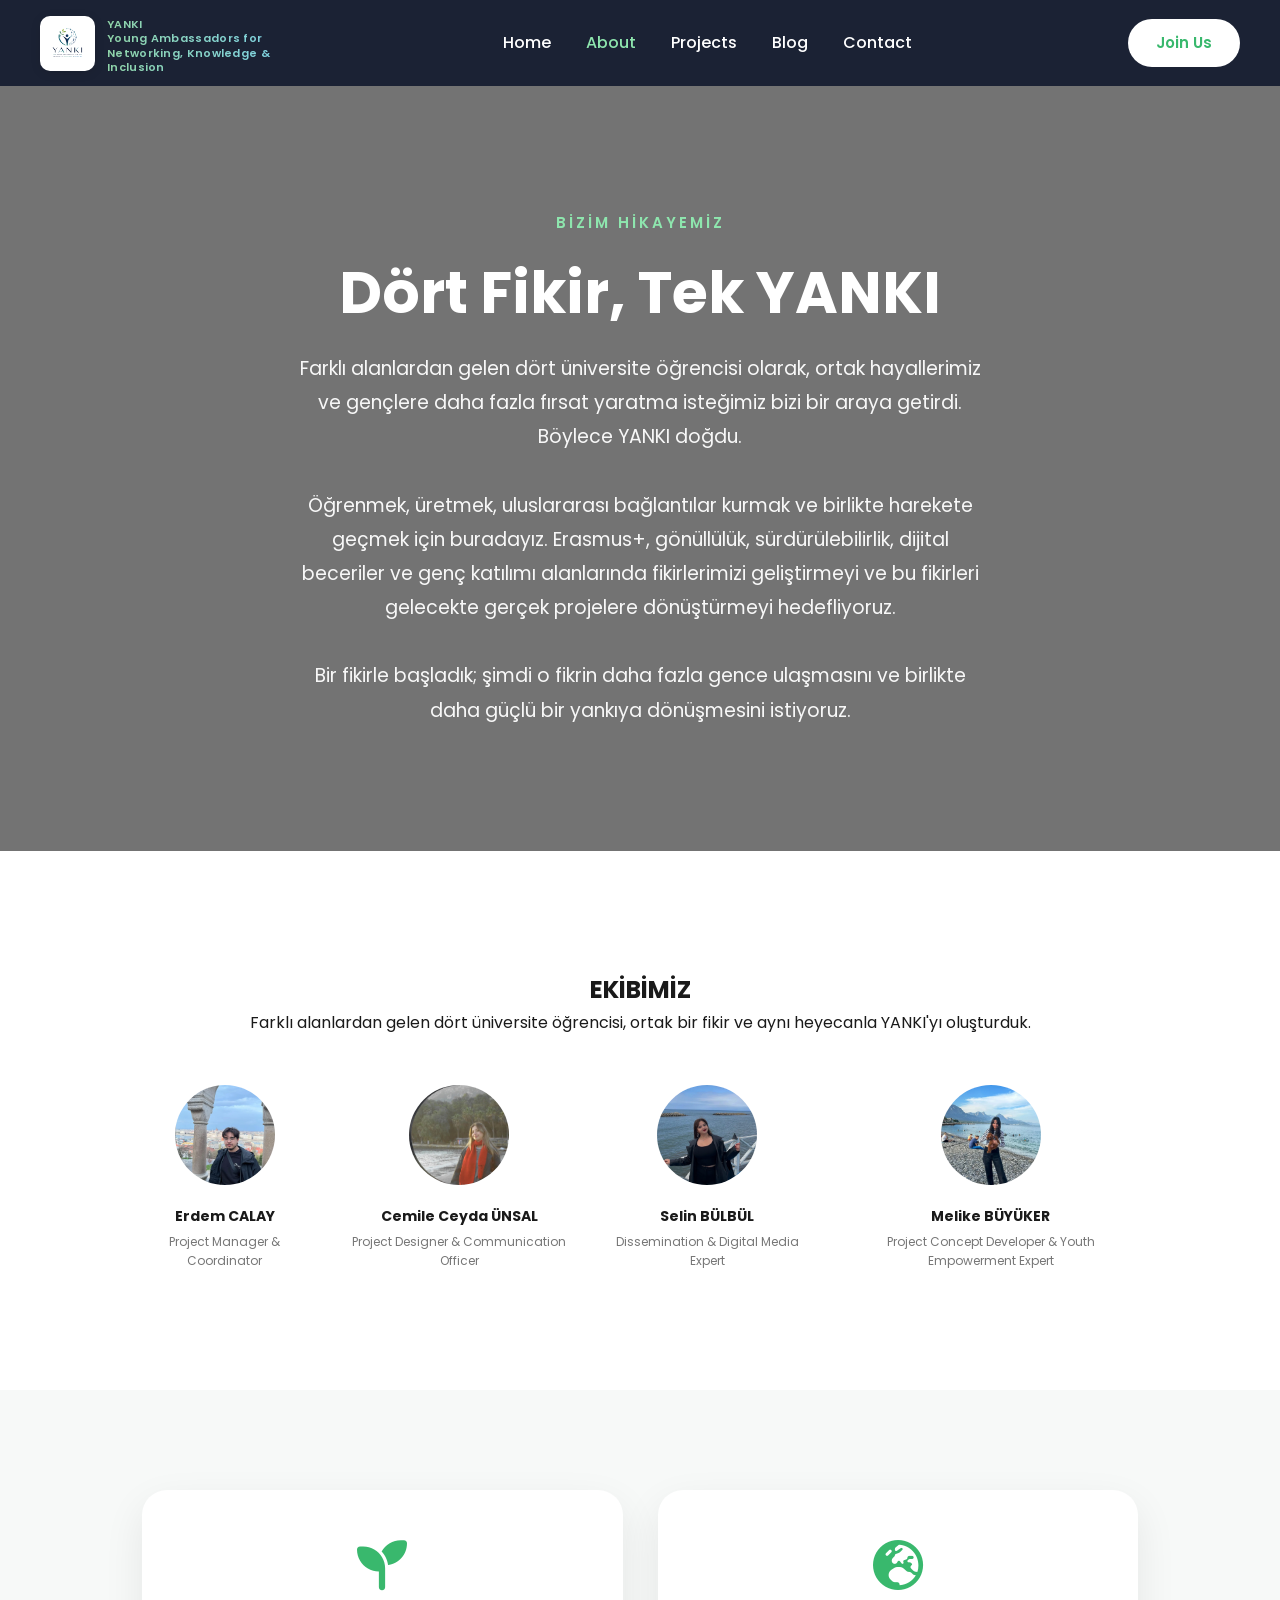
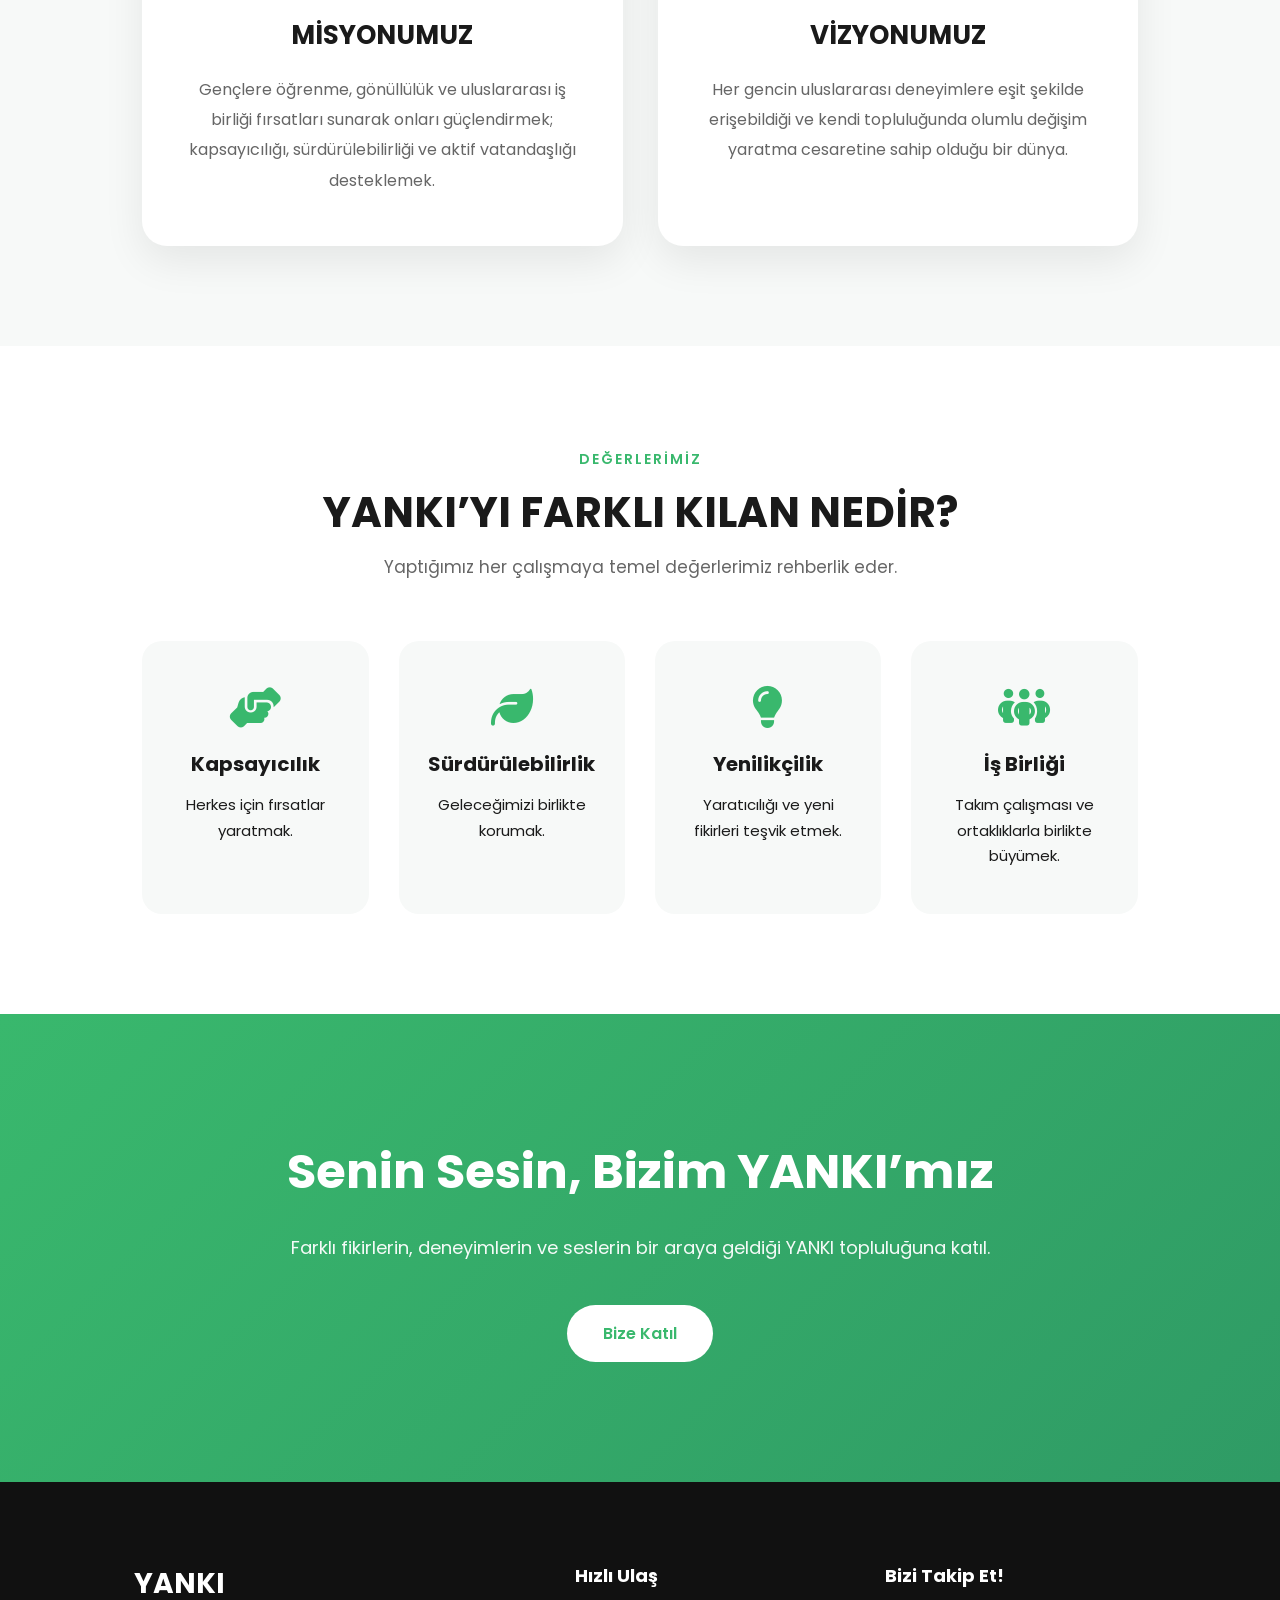
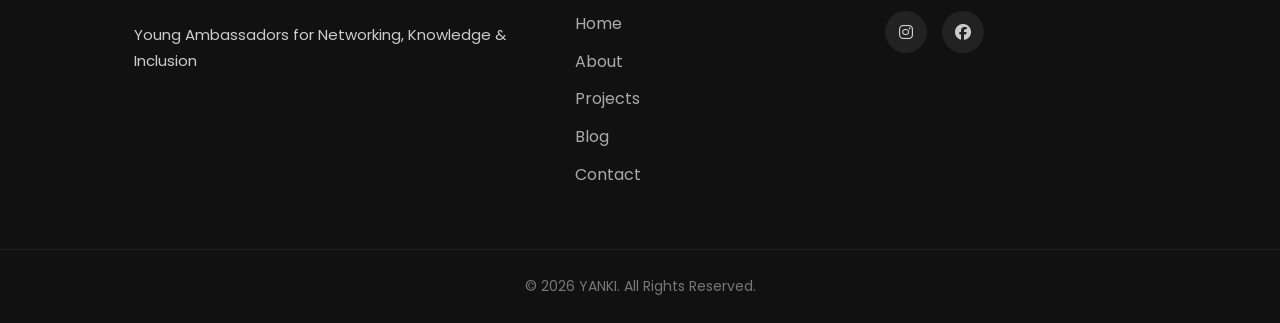
==== pages/about.html @ acb6beb4 "first commit" ====
<!DOCTYPE html>
<html lang="tr">

<head>
    <meta charset="UTF-8">
    <meta name="viewport" content="width=device-width, initial-scale=1.0">
    <title>About | YANKI</title>

    <link rel="stylesheet" href="../css/global.css">
    <link rel="stylesheet" href="../css/about.css">
    <link rel="stylesheet" href="../css/responsive.css">

    <link rel="preconnect" href="https://fonts.googleapis.com">
    <link rel="preconnect" href="https://fonts.gstatic.com" crossorigin>
    <link href="https://fonts.googleapis.com/css2?family=Poppins:wght@300;400;500;600;700;800&display=swap" rel="stylesheet">
    <link rel="stylesheet" href="https://cdnjs.cloudflare.com/ajax/libs/font-awesome/6.7.2/css/all.min.css">
</head>

<body>

    <!-- NAVBAR -->
    <header>
        <nav class="navbar">
            <a href="index.html" class="logo">

    <div class="logo-image">
        <img src="../images/Hero.png" alt="YANKI Logo">
    </div>

    <div class="logo-text">

        <span>
           YANKI </BR> Young Ambassadors for<br>
            Networking, Knowledge & Inclusion
        </span>

    </div>

</a>
            </a>

            <ul class="nav-links">
                <li><a href="index.html">Home</a></li>
                <li><a href="about.html" class="active">About</a></li>
                <li><a href="projects.html">Projects</a></li>
                <li><a href="blog.html">Blog</a></li>
                <li><a href="contact.html">Contact</a></li>
            </ul>

            <a href="contact.html" class="join-btn">Join Us</a>
        </nav>
    </header>

    <!-- HERO -->
    <section class="about-hero">
        <div class="overlay"></div>
        <div class="hero-content">
            <span>BİZİM HİKAYEMİZ</span>
            <h1>Dört Fikir, Tek YANKI</h1>
            <p>
                Farklı alanlardan gelen dört üniversite öğrencisi olarak, ortak hayallerimiz ve gençlere daha fazla fırsat yaratma isteğimiz bizi bir araya getirdi. Böylece YANKI doğdu.
                <br><br>
                Öğrenmek, üretmek, uluslararası bağlantılar kurmak ve birlikte harekete geçmek için buradayız. Erasmus+, gönüllülük, sürdürülebilirlik, dijital beceriler ve genç katılımı alanlarında fikirlerimizi geliştirmeyi ve bu fikirleri gelecekte gerçek projelere dönüştürmeyi hedefliyoruz.
                <br><br>
                Bir fikirle başladık; şimdi o fikrin daha fazla gence ulaşmasını ve birlikte daha güçlü bir yankıya dönüşmesini istiyoruz.
            </p>
        </div>
    </section>

    <!-- EKİBİMİZ -->
    <section class="story">
        <div class="container">
            <div class="founders-title" style="text-align: center; margin-bottom: 50px;">
                <h2>EKİBİMİZ</h2>
                <p>
                    Farklı alanlardan gelen dört üniversite öğrencisi,
                    ortak bir fikir ve aynı heyecanla YANKI'yı oluşturduk.
                </p>
            </div>

            <div class="founders">
                <div class="founder">
                    <img src="../images/ERDEM.jpeg" alt="Erdem CALAY">
                    <h3>Erdem CALAY</h3>
                    <p>Project Manager & Coordinator</p>
                </div>

                <div class="founder">
                    <img src="../images/CEYDA.jpeg" alt="Cemile Ceyda ÜNSAL">
                    <h3>Cemile Ceyda ÜNSAL</h3>
                    <p>Project Designer & Communication Officer</p>
                </div>

                <div class="founder">
                    <img src="../images/SELİN.jpeg" alt="Selin BÜLBÜL">
                    <h3>Selin BÜLBÜL</h3>
                    <p>Dissemination & Digital Media Expert</p>
                </div>

                <div class="founder">
                    <img src="../images/MELİKE.jpeg" alt="Melike BÜYÜKER">
                    <h3>Melike BÜYÜKER</h3>
                    <p>Project Concept Developer & Youth Empowerment Expert</p>
                </div>
            </div>
        </div>
    </section>

    <!-- MISSION & VISION -->
    <section class="mission">
        <div class="container">
            <div class="mission-grid">
                <div class="mission-card">
                    <i class="fa-solid fa-seedling"></i>
                    <h3>MİSYONUMUZ</h3>
                    <p>
                        Gençlere öğrenme, gönüllülük ve uluslararası iş birliği fırsatları sunarak onları güçlendirmek; kapsayıcılığı, sürdürülebilirliği 
                        ve aktif vatandaşlığı desteklemek.
                    </p>
                </div>
                <div class="mission-card">
                    <i class="fa-solid fa-earth-europe"></i>
                    <h3>VİZYONUMUZ</h3>
                    <p>
                        Her gencin uluslararası deneyimlere eşit şekilde erişebildiği ve kendi topluluğunda olumlu 
                        değişim yaratma cesaretine sahip olduğu bir dünya.
                    </p>
                </div>
            </div>
        </div>
    </section>

    <!-- VALUES -->
    <section class="values">
        <div class="container">
            <div class="section-heading">
                <span>DEĞERLERİMİZ</span>
                <h2>YANKI’YI FARKLI KILAN NEDİR?</h2>
                <p>Yaptığımız her çalışmaya temel değerlerimiz rehberlik eder.</p>
            </div>

            <div class="values-grid">
                <div class="value-box">
                    <i class="fa-solid fa-handshake-angle"></i>
                    <h3>Kapsayıcılık</h3>
                    <p>Herkes için fırsatlar yaratmak.</p>
                </div>
                <div class="value-box">
                    <i class="fa-solid fa-leaf"></i>
                    <h3>Sürdürülebilirlik</h3>
                    <p>Geleceğimizi birlikte korumak.</p>
                </div>
                <div class="value-box">
                    <i class="fa-solid fa-lightbulb"></i>
                    <h3>Yenilikçilik</h3>
                    <p>Yaratıcılığı ve yeni fikirleri teşvik etmek.</p>
                </div>
                <div class="value-box">
                    <i class="fa-solid fa-people-group"></i>
                    <h3>İş Birliği</h3>
                    <p>Takım çalışması ve ortaklıklarla birlikte büyümek.</p>
                </div>
            </div>
        </div>
    </section>

    <!-- JOIN -->
    <section class="about-join">
        <div class="container">
            <h2>Senin Sesin, Bizim YANKI’mız</h2>
            <p>
                Farklı fikirlerin, deneyimlerin ve seslerin 
                bir araya geldiği YANKI topluluğuna katıl.
            </p>
            <a href="contact.html" class="primary-btn">Bize Katıl</a>
        </div>
    </section>

    <!-- FOOTER -->
    <footer>
        <div class="container footer-container">
            <div class="footer-logo">
                <h2>YANKI</h2>
                <p>Young Ambassadors for Networking, Knowledge & Inclusion</p>
            </div>

            <div class="footer-links">
                <h3>Hızlı Ulaş</h3>
                <a href="index.html">Home</a>
                <a href="about.html">About</a>
                <a href="projects.html">Projects</a>
                <a href="blog.html">Blog</a>
                <a href="contact.html">Contact</a>
            </div>

            <div class="footer-social">
                <h3>Bizi Takip Et!</h3>
                <div class="social-icons">
                    <a href="https://www.instagram.com/yankiyouth/" target="_blank">
                        <i class="fab fa-instagram"></i>
                    </a>
                    <a href="https://www.facebook.com/profile.php?id=61592278315403" target="_blank">
                        <i class="fab fa-facebook"></i>
                    </a>
                </div>
            </div>
        </div>

        <div class="copyright">
            <p>© 2026 YANKI. All Rights Reserved.</p>
        </div>
    </footer>

    <script src="../js/script.js"></script>
</body>

</html>
---- css/global.css ----
/* ===============================
   GLOBAL STYLES - YANKI
================================ */

:root {
    --primary: #39B86D;
    --primary-dark: #2F9B65;
    --secondary: #8EE6AE;
    --dark: #1a1a1a;
    --gray: #666;
    --light-bg: #F7F9F8;
    --white: #ffffff;
    --shadow: 0 15px 40px rgba(0, 0, 0, 0.08);
    --radius: 20px;
    --transition: 0.35s ease;
}

* {
    margin: 0;
    padding: 0;
    box-sizing: border-box;
}

body {
    font-family: 'Poppins', sans-serif;
    color: var(--dark);
    line-height: 1.6;
    background: var(--white);
    overflow-x: hidden;
}

a {
    text-decoration: none;
    color: inherit;
}

ul {
    list-style: none;
}

img {
    max-width: 100%;
    display: block;
}

.container {
    width: 100%;
    max-width: 1200px;
    margin: 0 auto;
    padding: 0 8%;
}

/* ===============================
   SECTION COMMON
================================ */

.section {
    padding: 100px 0;
}

.section-heading {
    text-align: center;
    margin-bottom: 60px;
}

.section-heading span {
    color: var(--primary);
    font-weight: 600;
    letter-spacing: 2px;
    font-size: 14px;
    text-transform: uppercase;
}

.section-heading h2 {
    font-size: 42px;
    margin: 15px 0;
    line-height: 1.25;
}

.section-heading p {
    color: var(--gray);
    max-width: 600px;
    margin: 0 auto;
    font-size: 17px;
}

/* ===============================
   BUTTONS
================================ */

.primary-btn {
    display: inline-block;
    background: var(--primary);
    color: white;
    padding: 16px 36px;
    border-radius: 50px;
    font-weight: 600;
    font-size: 16px;
    transition: var(--transition);
    border: none;
    cursor: pointer;
}

.primary-btn:hover {
    background: var(--primary-dark);
    transform: translateY(-3px);
}

.secondary-btn {
    display: inline-block;
    background: transparent;
    color: white;
    padding: 16px 36px;
    border-radius: 50px;
    font-weight: 600;
    font-size: 16px;
    border: 2px solid white;
    transition: var(--transition);
}

.secondary-btn:hover {
    background: white;
    color: var(--primary);
}

/* ===============================
   NAVBAR
================================ */

.navbar {
   background-color: rgba(15, 23, 42, 0.95); /* koyu ve net arka plan */
    backdrop-filter: blur(10px);
    padding: 12px 40px;
    display: flex;
    justify-content: space-between;
    align-items: center;
    position: sticky; /* istersen fixed de yapabilirsin */
    top: 0;
    z-index: 1000;
}

.navbar.scrolled {
    background: rgba(255, 255, 255, 0.97);
    box-shadow: 0 5px 25px rgba(0, 0, 0, 0.08);
    padding: 15px 8%;
}

.navbar.scrolled .logo,
.navbar.scrolled .nav-links a {
    color: var(--dark);
}

.navbar.scrolled .join-btn {
    background: var(--primary);
    color: white;
}

.logo {
    display: flex;
    align-items: center;
}

.logo img {
    height: 59px;              /* büyüttük */
    width: auto;
    display: block;
    background-color: white;
    padding: 6px;              /* etrafına boşluk */
    border-radius: 10px;       /* yumuşak köşe */
    box-shadow: 0 2px 10px rgba(0,0,0,0.15);
}
.logo {
    display: flex;
    flex-direction: column;
    align-items: flex-start;
    text-decoration: none;
}

.logo img {
    display: block;
}

.logo span {
    margin-top: 5px;
    font-size: 9px;
    line-height: 1.3;
    font-weight: 500;
    color: #666;
    letter-spacing: 0.3px;
    max-width: 180px;
}
.nav-links {
    display: flex;
    gap: 35px;
}

.nav-links a {
    color: white;
    font-weight: 500;
    font-size: 16px;
    transition: var(--transition);
    position: relative;
}

.nav-links a:hover,
.nav-links a.active {
    color: var(--secondary);
}

.navbar.scrolled .nav-links a:hover,
.navbar.scrolled .nav-links a.active {
    color: var(--primary);
}

.join-btn {
    background: white;
    color: var(--primary);
    padding: 12px 28px;
    border-radius: 50px;
    font-weight: 600;
    font-size: 15px;
    transition: var(--transition);
}

.join-btn:hover {
    background: var(--secondary);
    color: var(--dark);
}

/* ===============================
   FOOTER
================================ */

footer {
    background: #111;
    color: #ccc;
    padding: 80px 0 0;
}

.footer-container {
    display: grid;
    grid-template-columns: 1.5fr 1fr 1fr;
    gap: 50px;
    padding-bottom: 50px;
}

.footer-logo h2 {
    color: white;
    font-size: 28px;
    margin-bottom: 15px;
}

.footer-logo p {
    line-height: 1.7;
    font-size: 15px;
}

.footer-links h3,
.footer-social h3 {
    color: white;
    margin-bottom: 20px;
    font-size: 18px;
}

.footer-links a {
    display: block;
    margin-bottom: 12px;
    color: #aaa;
    transition: var(--transition);
}

.footer-links a:hover {
    color: var(--primary);
    padding-left: 5px;
}

.social-icons {
    display: flex;
    gap: 15px;
}

.social-icons a {
    width: 42px;
    height: 42px;
    background: #222;
    border-radius: 50%;
    display: flex;
    align-items: center;
    justify-content: center;
    color: #ccc;
    transition: var(--transition);
}

.social-icons a:hover {
    background: var(--primary);
    color: white;
}

.copyright {
    border-top: 1px solid #222;
    text-align: center;
    padding: 25px 0;
    font-size: 14px;
    color: #777;
}
.logo{
    display:flex;
    align-items:center;
    gap:12px;
    text-decoration:none;
}

.logo img{
    height:50px;
    width:auto;
}

.logo-text{
    display:flex;
    flex-direction:column;
    line-height:1.2;
}

.logo-text span{
    font-size:11px;
    font-weight:600;

    background: linear-gradient(90deg, #8fd3a8, #7fd3e6);
    -webkit-background-clip:text;
    -webkit-text-fill-color:transparent;
    background-clip:text;
}
/* YANKI LOGO + NAME */

header .navbar .logo {
    display: flex !important;
    flex-direction: row !important;
    align-items: center !important;
    justify-content: flex-start !important;
    gap: 12px !important;
    width: auto !important;
}

header .navbar .logo img {
    display: block !important;
    width: auto !important;
    height: 55px !important;
    margin: 0 !important;
}

header .navbar .logo .logo-name {
    display: block !important;
    width: auto !important;
    max-width: 190px !important;
    margin: 0 !important;
    padding: 0 !important;

    font-size: 10px !important;
    line-height: 1.4 !important;
    font-weight: 600 !important;

    background: linear-gradient(
        90deg,
        #9adf9a,
        #8bd8e8
    );

    -webkit-background-clip: text;
    -webkit-text-fill-color: transparent;
    background-clip: text;

    white-space: normal !important;
}
---- css/about.css ----
/* ===============================
   ABOUT PAGE STYLES
================================ */

/* ABOUT HERO */
.about-hero {
    height: 85vh;
    display: flex;
    justify-content: center;
    align-items: center;
    text-align: center;
    position: relative;
   background: url("../images/about-bg.jpg") center center / cover no-repeat;
    color: white;
}

.about-hero .overlay {
    position: absolute;
    inset: 0;
    background: rgba(0, 0, 0, 0.55);
}

.about-hero .hero-content {
    position: relative;
    z-index: 2;
    max-width: 850px;
    padding: 20px;
}

.about-hero span {
    color: var(--secondary);
    letter-spacing: 3px;
    font-weight: 600;
    font-size: 15px;
}

.about-hero h1 {
    font-size: 58px;
    margin: 25px 0;
    line-height: 1.15;
}

.about-hero p {
    font-size: 19px;
    line-height: 1.8;
    max-width: 700px;
    margin: 0 auto;
    opacity: 0.95;
}

/* STORY */
.story {
    padding: 120px 0;
    background: white;
}

.story-grid {
    display: grid;
    grid-template-columns: 1fr 1fr;
    gap: 70px;
    align-items: center;
}

.story-image img {
    width: 100%;
    border-radius: 25px;
    box-shadow: var(--shadow);
}

.story-text span {
    color: var(--primary);
    font-weight: 700;
    letter-spacing: 2px;
    font-size: 14px;
}

.story-text h2 {
    font-size: 42px;
    margin: 20px 0;
    line-height: 1.25;
}

.story-text p {
    line-height: 1.9;
    color: var(--gray);
    margin-bottom: 20px;
    font-size: 17px;
}

/* MISSION & VISION */
.mission {
    padding: 100px 0;
    background: var(--light-bg);
}

.mission-grid {
    display: grid;
    grid-template-columns: repeat(2, 1fr);
    gap: 35px;
}

.mission-card {
    background: white;
    padding: 50px 40px;
    border-radius: 25px;
    text-align: center;
    transition: var(--transition);
    box-shadow: var(--shadow);
}

.mission-card:hover {
    transform: translateY(-10px);
}

.mission-card i {
    font-size: 50px;
    color: var(--primary);
    margin-bottom: 25px;
}

.mission-card h3 {
    font-size: 26px;
    margin-bottom: 18px;
}

.mission-card p {
    line-height: 1.9;
    color: var(--gray);
    font-size: 16px;
}

/* VALUES */
.values {
    padding: 100px 0;
    background: white;
}

.values-grid {
    display: grid;
    grid-template-columns: repeat(4, 1fr);
    gap: 30px;
}

.value-box {
    background: var(--light-bg);
    padding: 45px 25px;
    border-radius: 20px;
    text-align: center;
    transition: var(--transition);
}

.value-box:hover {
    background: var(--primary);
    color: white;
    transform: translateY(-10px);
}

.value-box i {
    font-size: 42px;
    margin-bottom: 20px;
    color: var(--primary);
    transition: var(--transition);
}

.value-box:hover i {
    color: white;
}

.value-box h3 {
    margin-bottom: 12px;
    font-size: 20px;
}

.value-box p {
    line-height: 1.7;
    font-size: 15px;
}

/* TEAM */
.team {
    padding: 100px 0;
    background: var(--light-bg);
}

.team-grid {
    display: grid;
    grid-template-columns: repeat(3, 1fr);
    gap: 35px;
}

.team-card {
    background: white;
    border-radius: 20px;
    overflow: hidden;
    box-shadow: var(--shadow);
    transition: var(--transition);
    text-align: center;
}

.team-card:hover {
    transform: translateY(-10px);
}

.team-card img {
    width: 100%;
    height: 320px;
    object-fit: cover;
}

.team-card h3 {
    margin-top: 25px;
    font-size: 20px;
}

.team-card p {
    margin: 8px 0 30px;
    color: var(--gray);
    font-size: 15px;
}



/* JOIN SECTION */
.about-join {
    padding: 120px 0;
    background: linear-gradient(135deg, var(--primary), var(--primary-dark));
    color: white;
    text-align: center;
}

.about-join h2 {
    font-size: 48px;
    margin-bottom: 20px;
}

.about-join p {
    max-width: 720px;
    margin: 0 auto 40px;
    line-height: 1.9;
    font-size: 18px;
    opacity: 0.95;
}

.about-join .primary-btn {
    background: white;
    color: var(--primary);
}

.about-join .primary-btn:hover {
    background: #f0f0f0;
}
.founders {
    display: flex;
    justify-content: center;
    gap: 40px;
    margin-top: 30px;
}

.founder {
    text-align: center;
}

.founder img {
    width: 100px;
    height: 100px;
    object-fit: cover;
    border-radius: 50%;
    display: block;
    margin: 0 auto 20px;
}

.founder h3 {
    font-size: 14px;
    margin: 4px 0;
}

.founder p {
    font-size: 12px;
    color: #777;
    margin: 0;
}
/* ===============================
   ABOUT FOOTER - FULL WIDTH
================================ */

.about-footer {
    width: 100%;
}

.about-footer .footer-container {
    width: 90%;
    max-width: 1200px;
    margin: 0 auto;
}/* ABOUT PAGE - FOOTER WIDTH */

footer {
    width: 100%;
}

footer .footer-container {
    width: 95%;
    max-width: 1400px;
    margin: 0 auto;
}
---- css/responsive.css ----
/* ===============================
   RESPONSIVE STYLES - YANKI
================================ */

/* ========== TABLET (max-width: 992px) ========== */
@media (max-width: 992px) {

    .container {
        padding: 0 6%;
    }

    /* Navbar */
    .navbar {
        padding: 18px 6%;
    }

    .nav-links {
        gap: 22px;
    }

    /* Hero genel */
    .hero-content h1,
    .about-hero h1,
    .page-content h1 {
        font-size: 46px;
    }

    .hero-content p,
    .about-hero p,
    .page-content p {
        font-size: 17px;
    }

    /* Home */
    .about-container {
        grid-template-columns: 1fr;
        gap: 50px;
    }

    .about-image {
        order: -1;
    }

    .impact-grid {
        grid-template-columns: repeat(2, 1fr);
    }

    .project-grid,
    .upcoming-grid,
    .blog-grid,
    .projects-grid {
        grid-template-columns: repeat(2, 1fr);
    }

    .partners-grid {
        grid-template-columns: repeat(3, 1fr);
    }

    .gallery-grid {
        grid-template-columns: repeat(2, 1fr);
    }

    .testimonial-grid {
        grid-template-columns: 1fr 1fr;
    }

    /* About */
    .story-grid {
        grid-template-columns: 1fr;
        gap: 50px;
    }

    .story-image {
        order: -1;
    }

    .mission-grid {
        grid-template-columns: 1fr;
    }

    .values-grid {
        grid-template-columns: repeat(2, 1fr);
    }

    .team-grid {
        grid-template-columns: repeat(2, 1fr);
    }

    .partner-grid {
        grid-template-columns: repeat(2, 1fr);
    }

    /* Blog */
    .featured-grid {
        grid-template-columns: 1fr;
        gap: 40px;
    }

    /* Contact */
    .contact-grid {
        grid-template-columns: repeat(2, 1fr);
    }

    .form-grid {
        grid-template-columns: 1fr;
        gap: 50px;
    }

    /* Footer */
    .footer-container {
        grid-template-columns: 1fr 1fr;
        gap: 40px;
    }
}

/* ========== MOBILE (max-width: 768px) ========== */
@media (max-width: 768px) {

    .container {
        padding: 0 5%;
    }

    /* Navbar */
    .navbar {
        flex-direction: column;
        gap: 18px;
        padding: 15px 5%;
    }

    .nav-links {
        flex-wrap: wrap;
        justify-content: center;
        gap: 16px;
    }

    .nav-links a {
        font-size: 15px;
    }

    .join-btn {
        padding: 10px 22px;
        font-size: 14px;
    }

    .logo {
        font-size: 22px;
    }

    /* Hero */
    .hero {
        height: auto;
        min-height: 100vh;
        padding: 160px 20px 100px;
    }

    .about-hero,
    .page-hero {
        height: auto;
        min-height: 70vh;
        padding: 140px 20px 80px;
    }

    .hero-content h1,
    .about-hero h1,
    .page-content h1 {
        font-size: 34px;
    }

    .hero-content p,
    .about-hero p,
    .page-content p {
        font-size: 16px;
    }

    .hero-buttons {
        flex-direction: column;
        align-items: center;
    }

    .primary-btn,
    .secondary-btn {
        width: 100%;
        max-width: 280px;
        text-align: center;
    }

    /* Section headings */
    .section-heading h2 {
        font-size: 30px;
    }

    .section-heading p {
        font-size: 15px;
    }

    /* Home sections */
    .about-text h2 {
        font-size: 30px;
    }

    .impact-grid {
        grid-template-columns: 1fr 1fr;
        gap: 20px;
    }

    .impact-card h3 {
        font-size: 32px;
    }

    .project-grid,
    .upcoming-grid,
    .blog-grid,
    .projects-grid,
    .team-grid {
        grid-template-columns: 1fr;
    }

    .partners-grid {
        grid-template-columns: repeat(2, 1fr);
    }

    .gallery-grid {
        grid-template-columns: 1fr 1fr;
        gap: 15px;
    }

    .gallery-grid img {
        height: 180px;
    }

    .testimonial-grid {
        grid-template-columns: 1fr;
    }

    .join h2,
    .about-join h2,
    .projects-cta h2,
    .blog-cta h2,
    .contact-cta h2 {
        font-size: 32px;
    }

    .join p,
    .about-join p,
    .projects-cta p,
    .blog-cta p,
    .contact-cta p {
        font-size: 16px;
    }

    /* About */
    .story-text h2 {
        font-size: 30px;
    }

    .values-grid {
        grid-template-columns: 1fr;
    }

    .partner-grid {
        grid-template-columns: 1fr 1fr;
    }

    /* Blog */
    .featured-content h2 {
        font-size: 28px;
    }

    /* Contact */
    .contact-grid {
        grid-template-columns: 1fr;
    }

    .form-text h2 {
        font-size: 30px;
    }

    .form-box {
        padding: 30px 22px;
    }

    /* Newsletter */
    .newsletter form {
        flex-direction: column;
        align-items: center;
    }

    .newsletter input {
        width: 100%;
        min-width: unset;
    }

    /* Footer */
    .footer-container {
        grid-template-columns: 1fr;
        text-align: center;
        gap: 40px;
    }

    .social-icons {
        justify-content: center;
    }

    .footer-links a:hover {
        padding-left: 0;
    }
}

/* ========== SMALL MOBILE (max-width: 480px) ========== */
@media (max-width: 480px) {

    .hero-content h1,
    .about-hero h1,
    .page-content h1 {
        font-size: 28px;
    }

    .impact-grid {
        grid-template-columns: 1fr;
    }

    .partners-grid,
    .partner-grid {
        grid-template-columns: 1fr;
    }

    .gallery-grid {
        grid-template-columns: 1fr;
    }

    .section-heading h2 {
        font-size: 26px;
    }

    .join h2,
    .about-join h2,
    .projects-cta h2,
    .blog-cta h2,
    .contact-cta h2 {
        font-size: 26px;
    }
}@media (max-width: 900px) {
    .home-hero {
        flex-direction: column;
        padding: 60px 25px;
        text-align: center;
    }

    .hero-left {
        max-width: 100%;
    }

    .hero-left h1 {
        font-size: 36px;
    }

    .hero-right {
        width: 100%;
        height: 400px;
        margin-top: 30px;
    }

    .hero-right img,
    .hero-right::before {
        border-radius: 30px;
    }
}
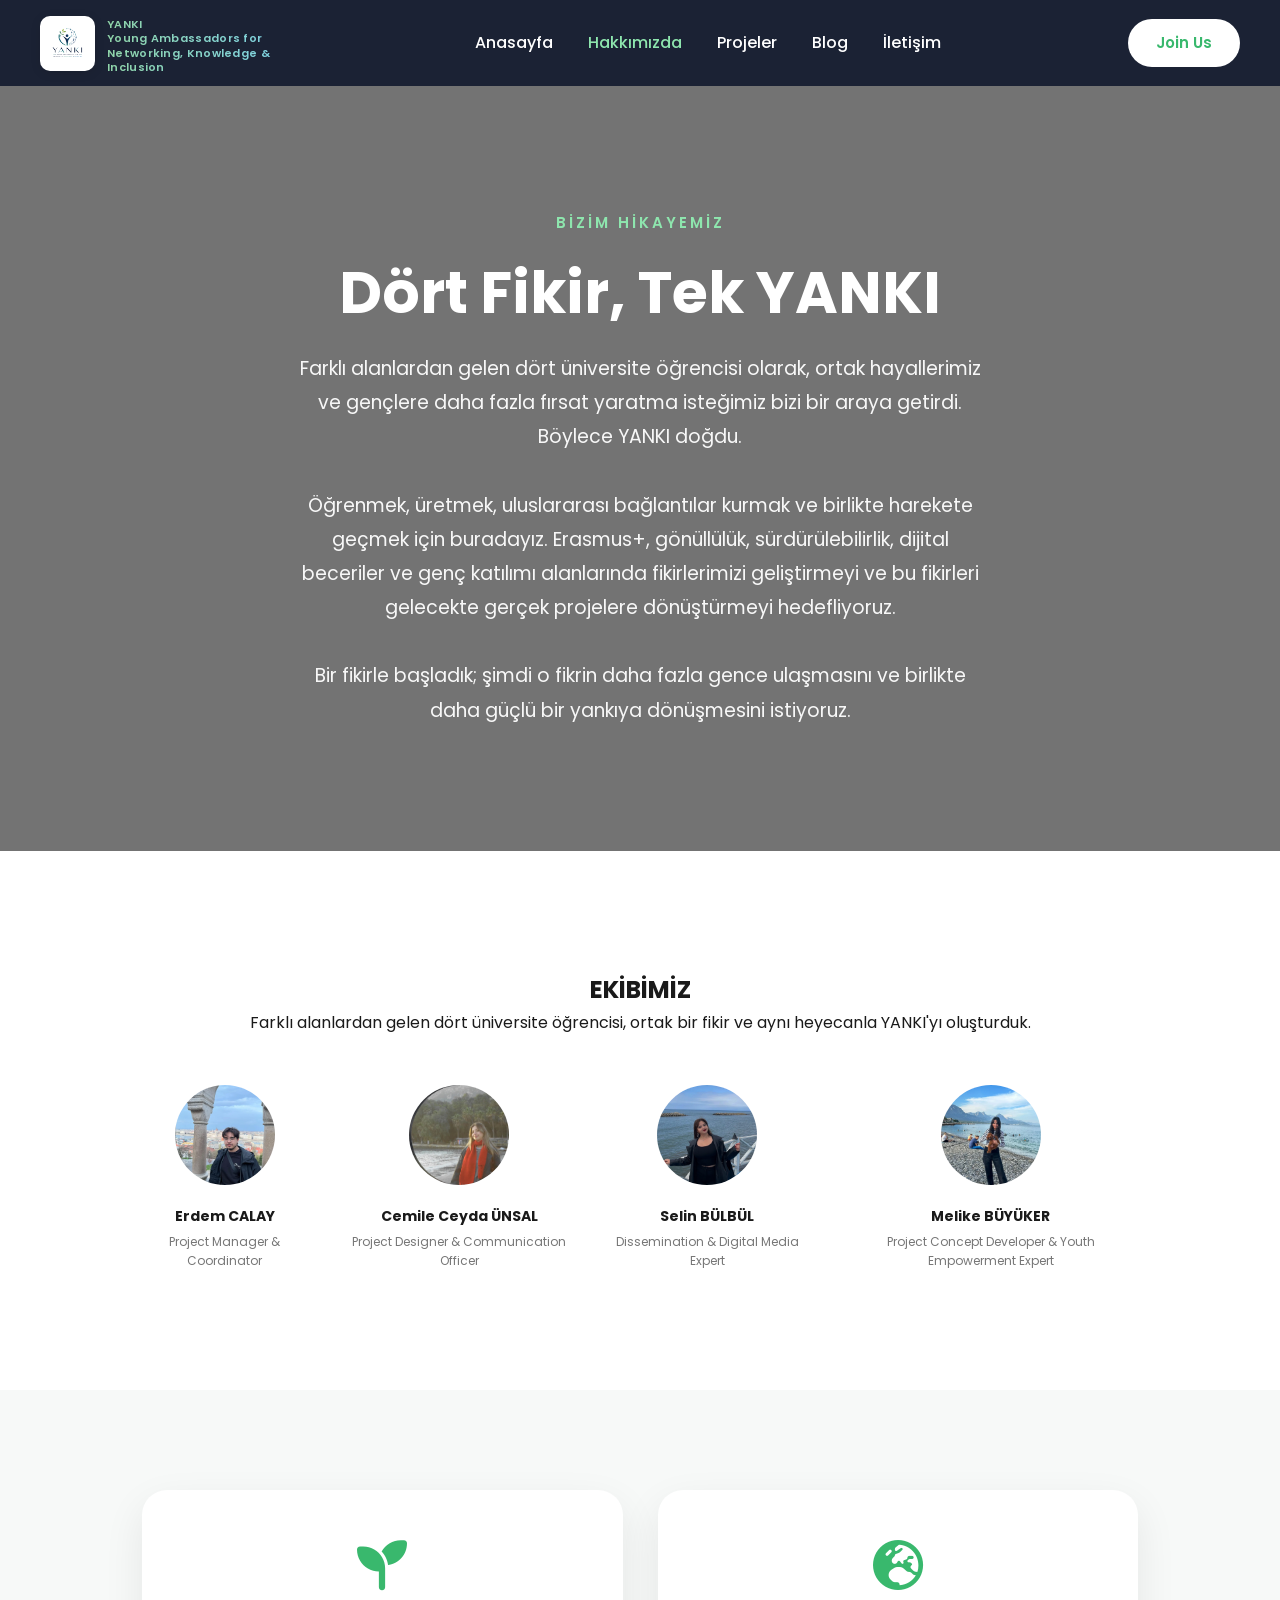
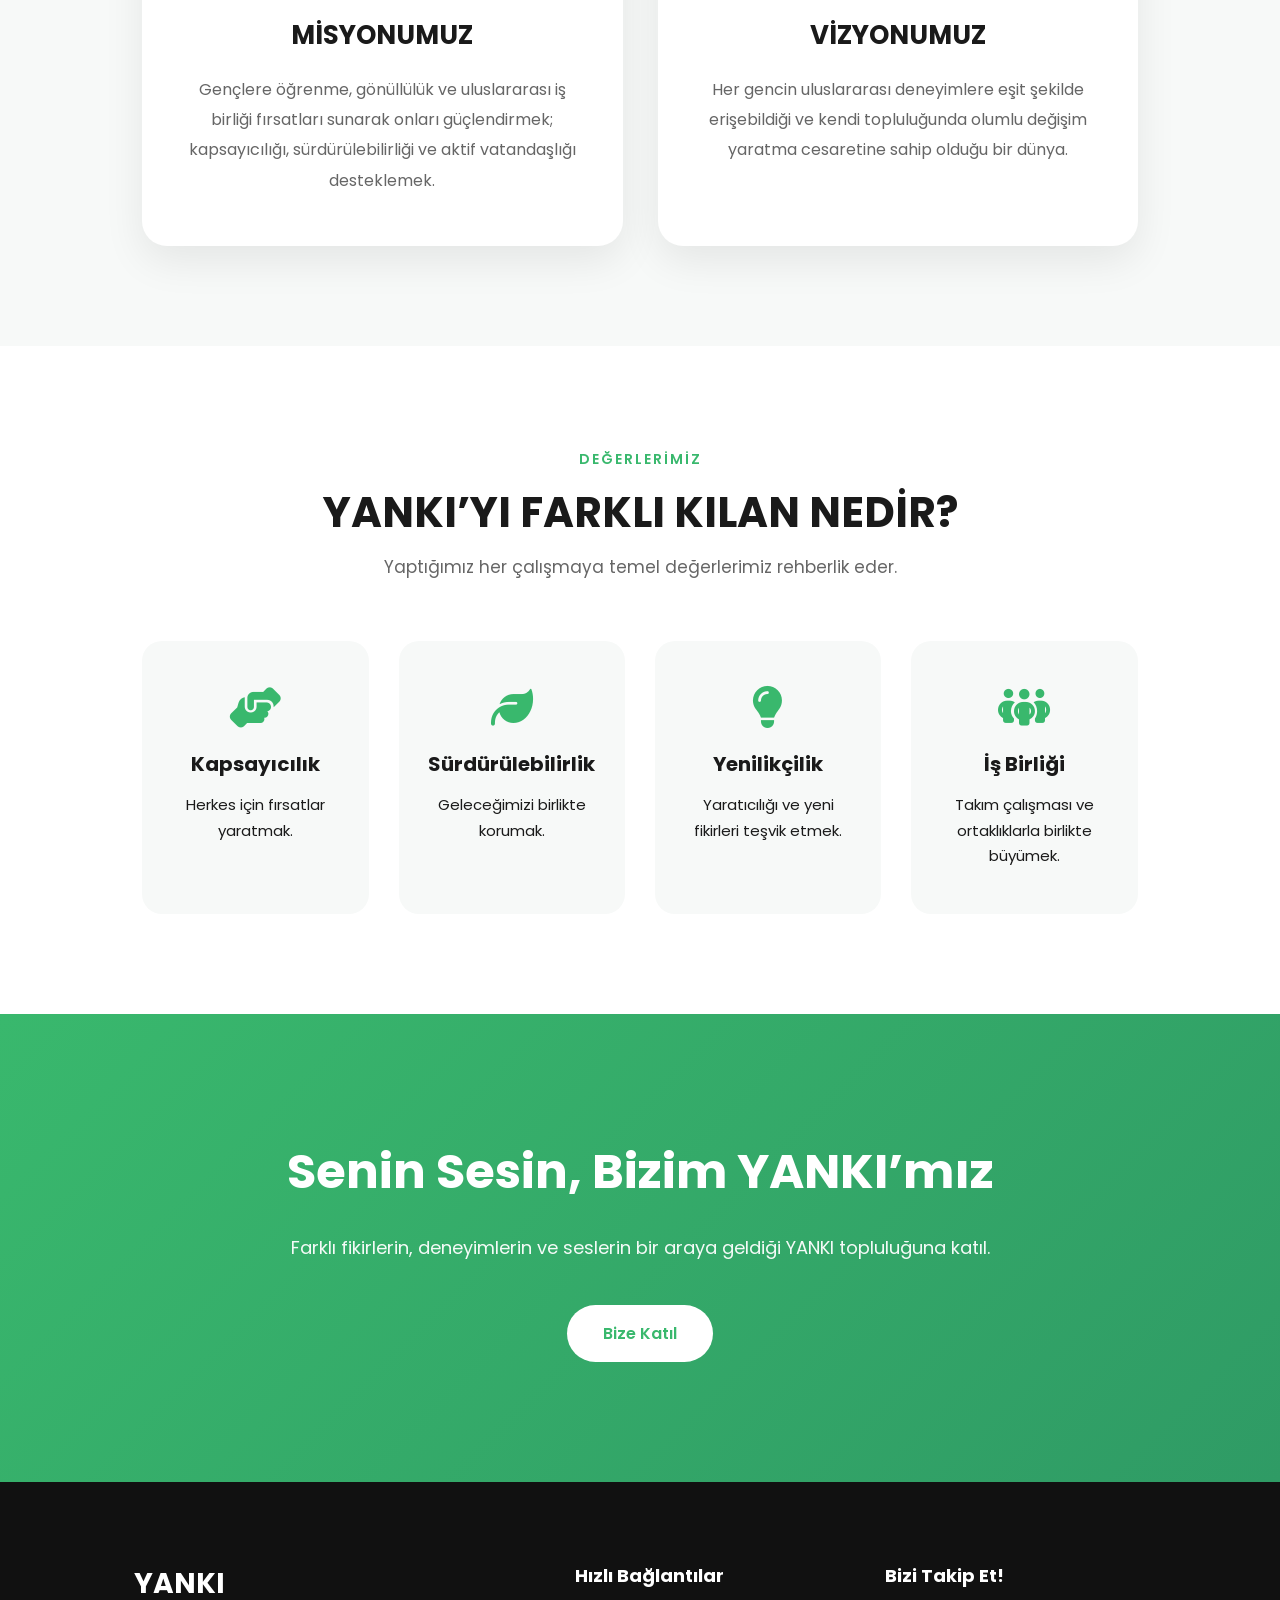
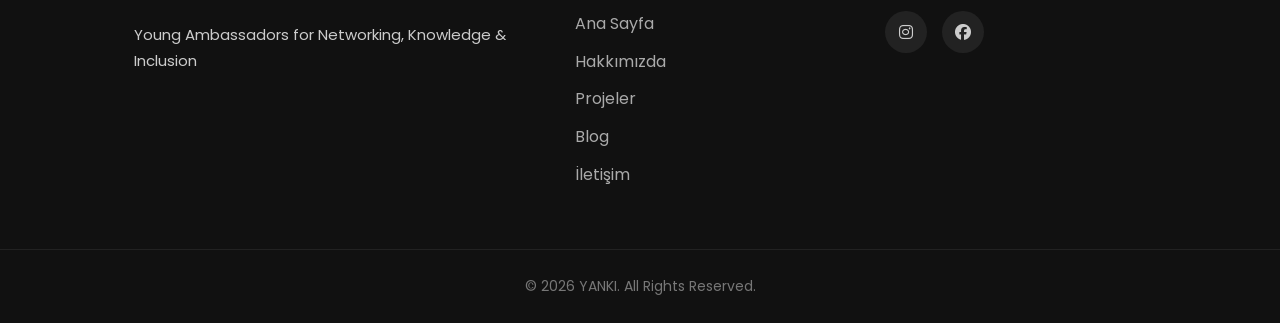
==== commit e80533c7: "güncelleme yaptım" ====
--- a/pages/about.html
+++ b/pages/about.html
@@ -40,11 +40,11 @@
             </a>
 
             <ul class="nav-links">
-                <li><a href="index.html">Home</a></li>
-                <li><a href="about.html" class="active">About</a></li>
-                <li><a href="projects.html">Projects</a></li>
+                <li><a href="../index.html">Anasayfa</a></li>
+                <li><a href="about.html" class="active">Hakkımızda</a></li>
+                <li><a href="projects.html">Projeler</a></li>
                 <li><a href="blog.html">Blog</a></li>
-                <li><a href="contact.html">Contact</a></li>
+                <li><a href="contact.html">İletişim</a></li>
             </ul>
 
             <a href="contact.html" class="join-btn">Join Us</a>
@@ -185,12 +185,12 @@
             </div>
 
             <div class="footer-links">
-                <h3>Hızlı Ulaş</h3>
-                <a href="index.html">Home</a>
-                <a href="about.html">About</a>
-                <a href="projects.html">Projects</a>
+                <h3>Hızlı Bağlantılar</h3>
+                <a href="../index.html">Ana Sayfa</a>
+                <a href="about.html">Hakkımızda</a>
+                <a href="projects.html">Projeler</a>
                 <a href="blog.html">Blog</a>
-                <a href="contact.html">Contact</a>
+                <a href="contact.html">İletişim</a>
             </div>
 
             <div class="footer-social">
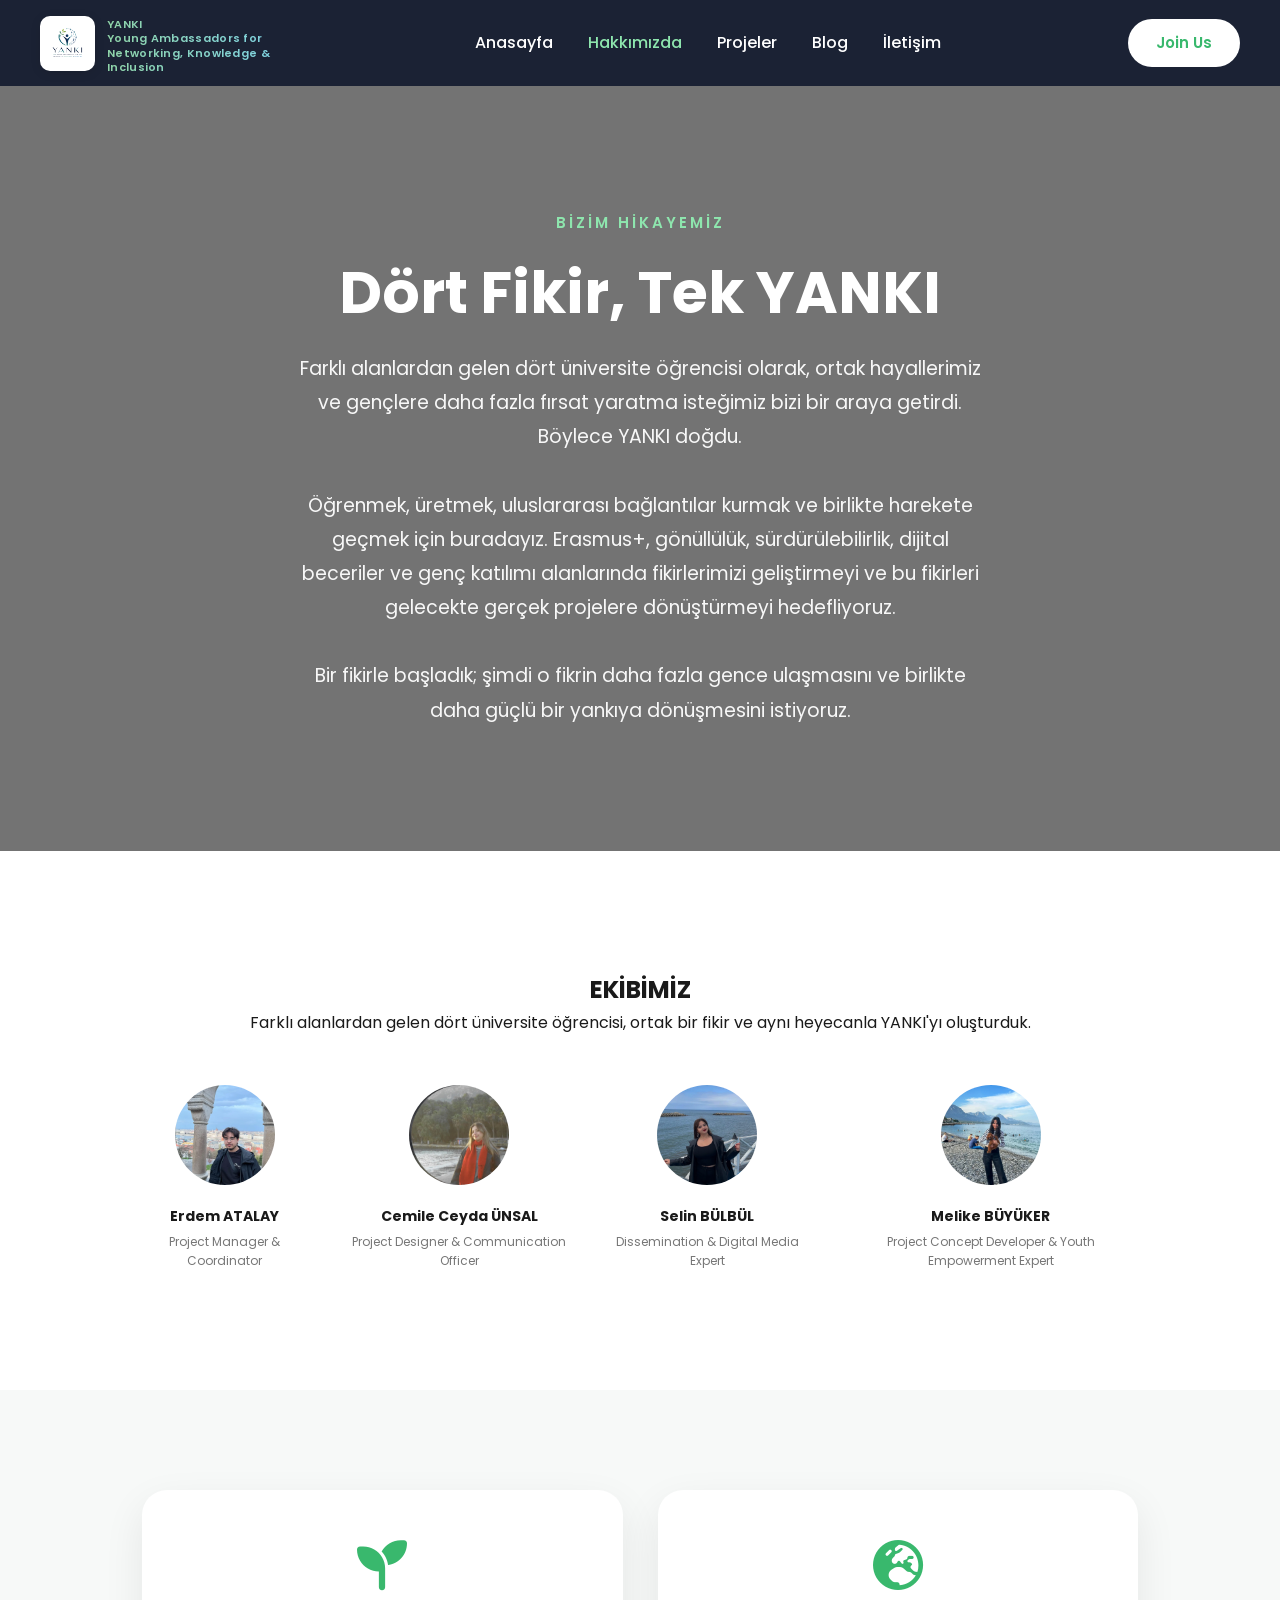
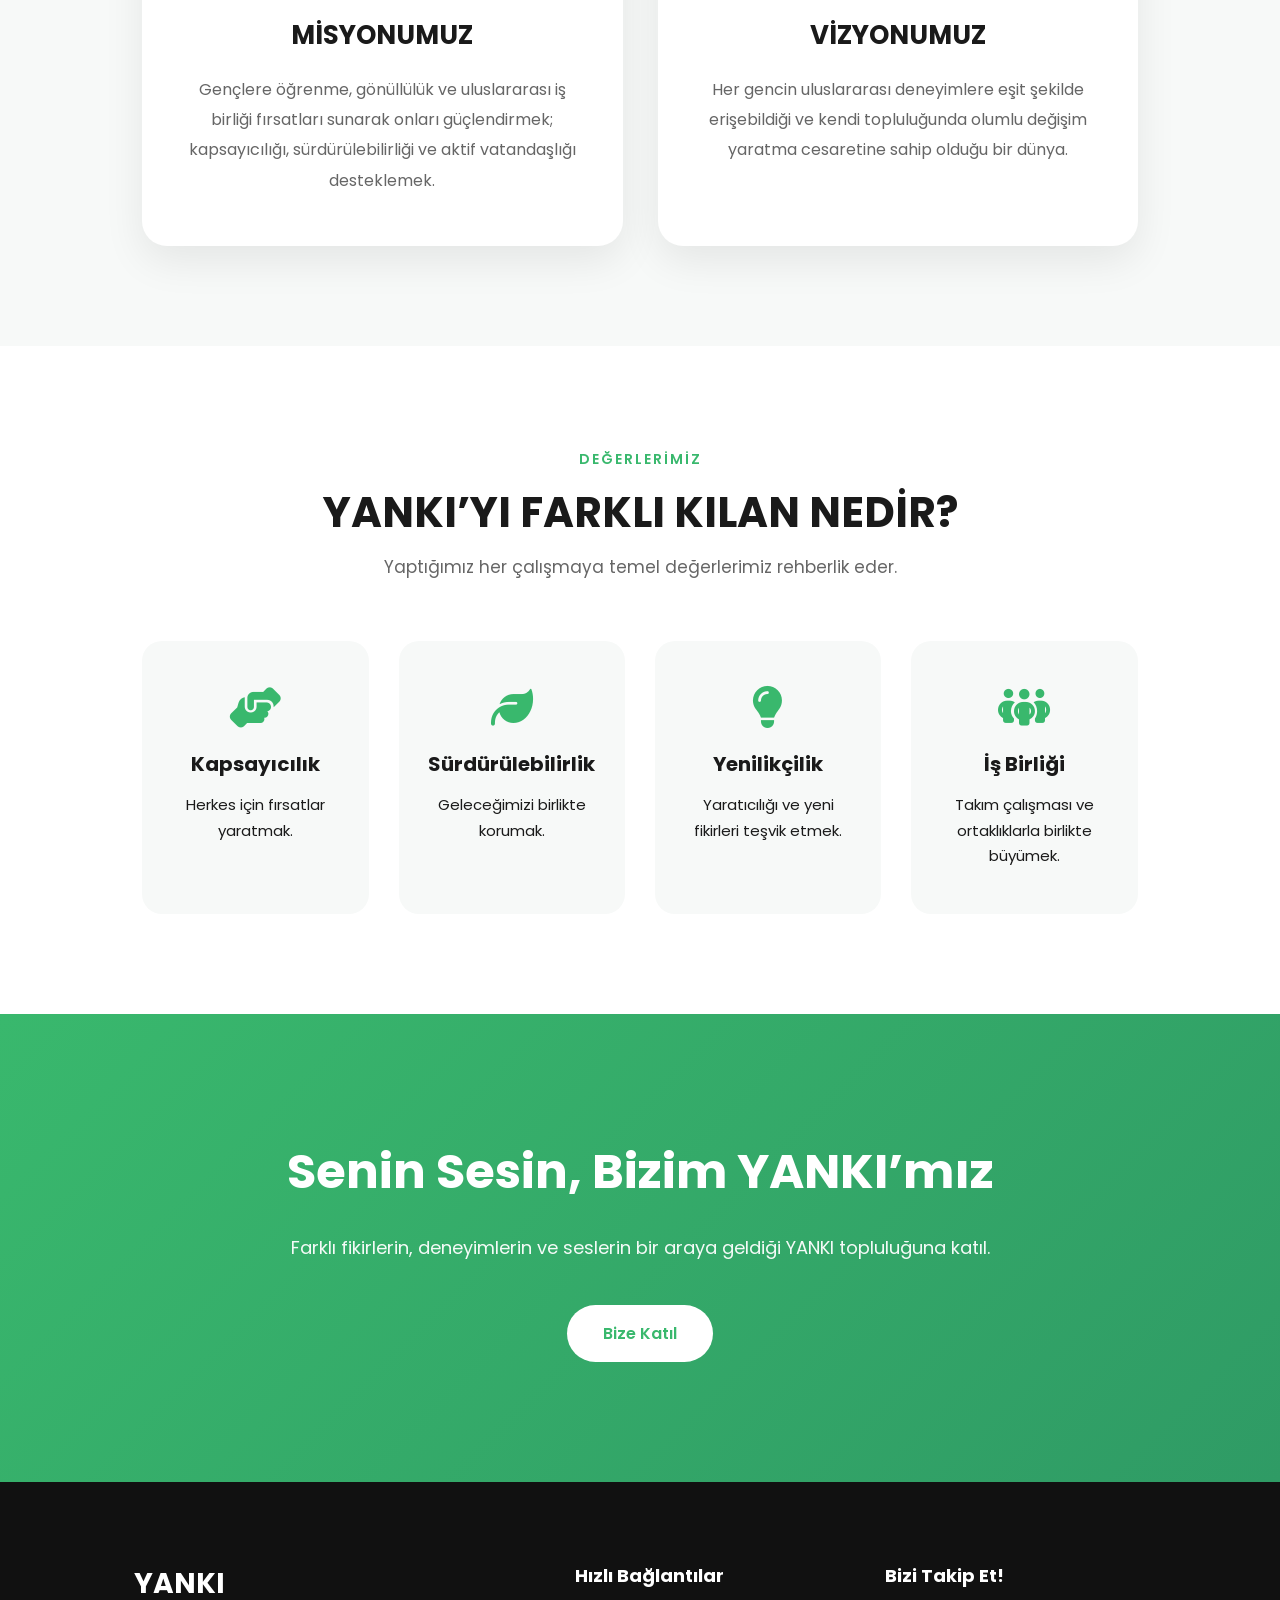
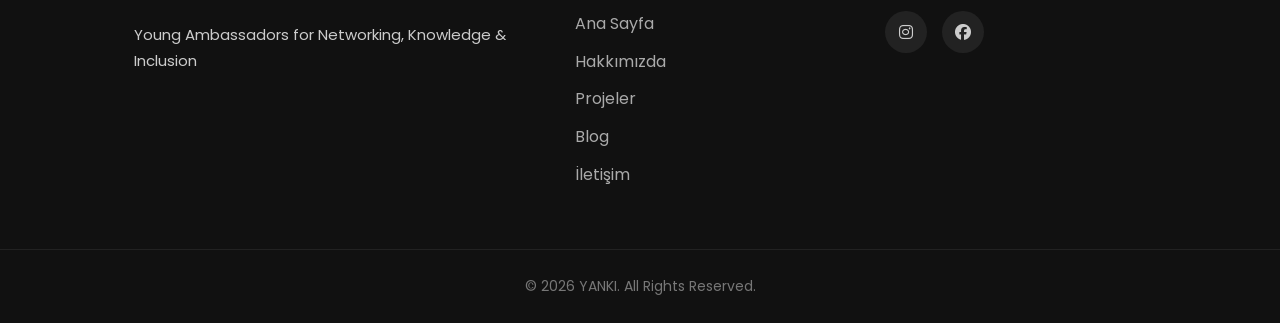
==== commit b760a992: "güncelleme" ====
--- a/pages/about.html
+++ b/pages/about.html
@@ -80,8 +80,8 @@
 
             <div class="founders">
                 <div class="founder">
-                    <img src="../images/ERDEM.jpeg" alt="Erdem CALAY">
-                    <h3>Erdem CALAY</h3>
+                    <img src="../images/ERDEM.jpeg" alt="Erdem ATALAY">
+                    <h3>Erdem ATALAY</h3>
                     <p>Project Manager & Coordinator</p>
                 </div>
 
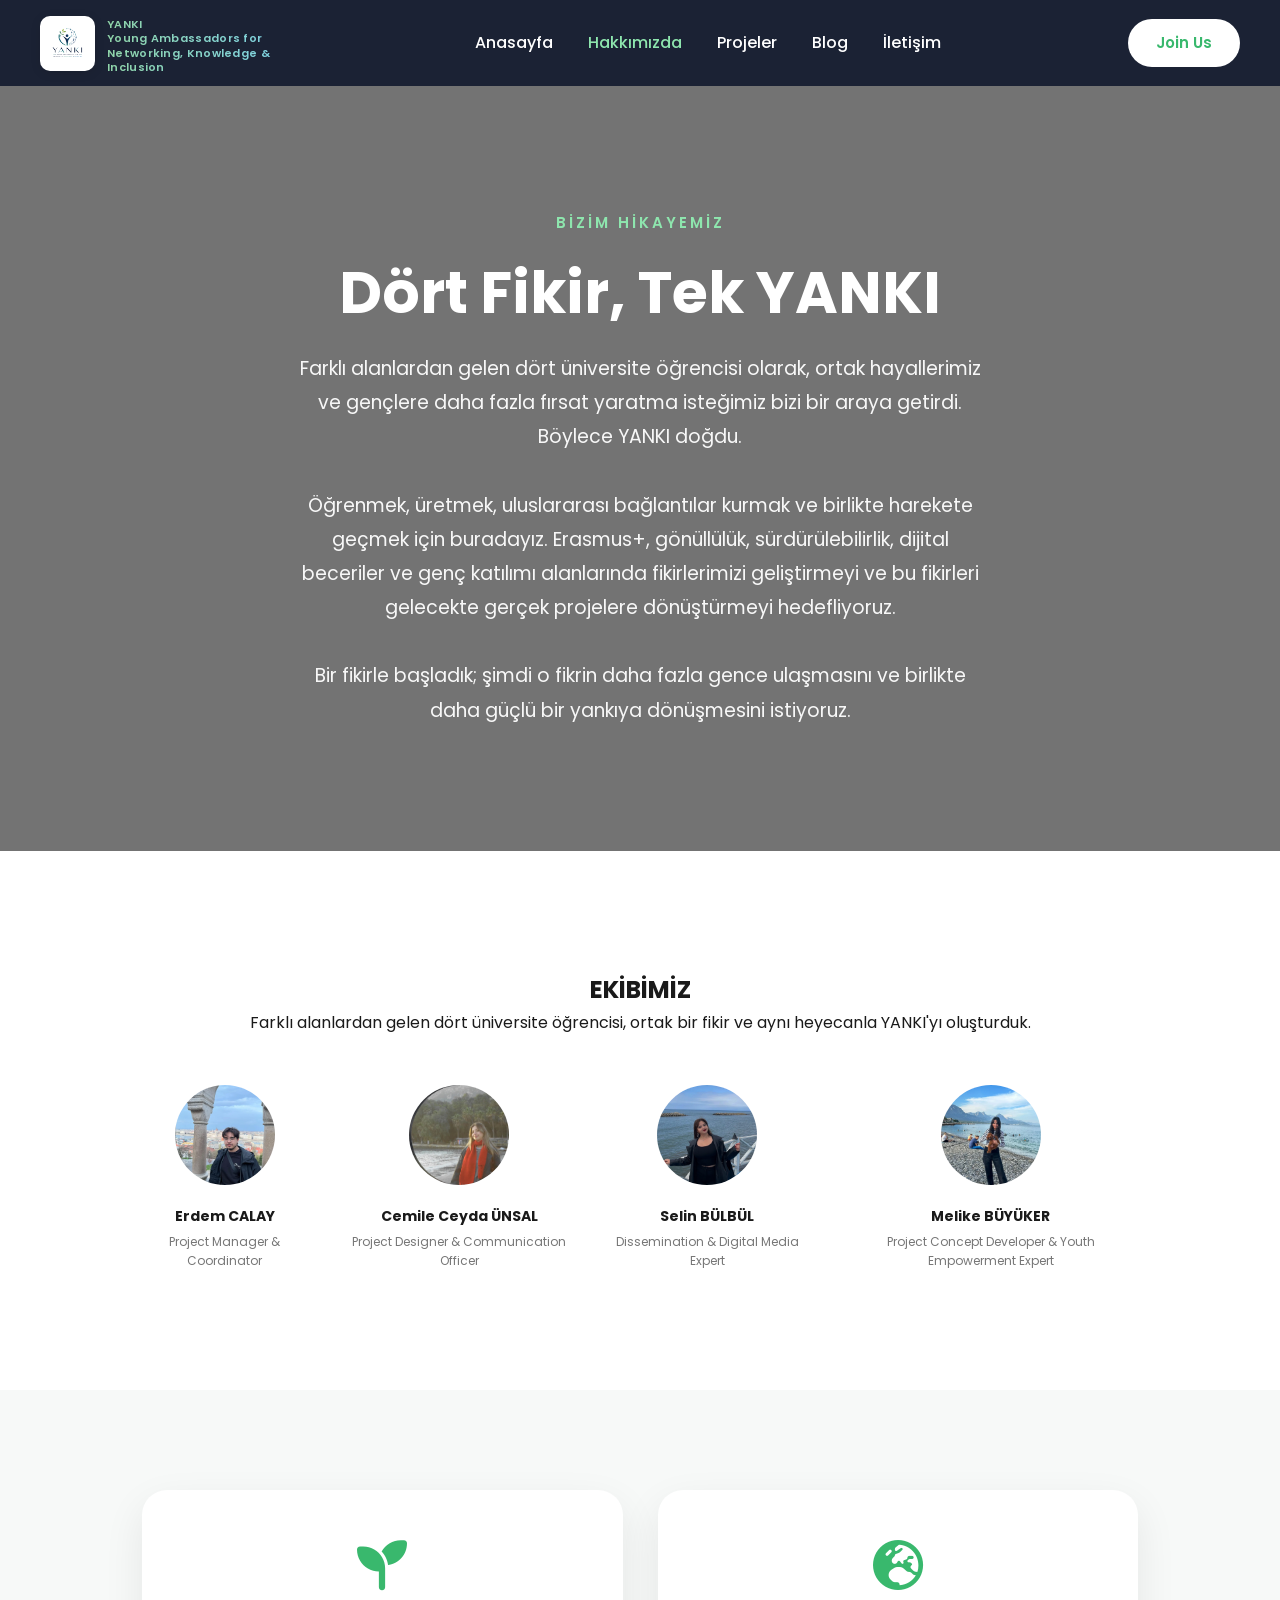
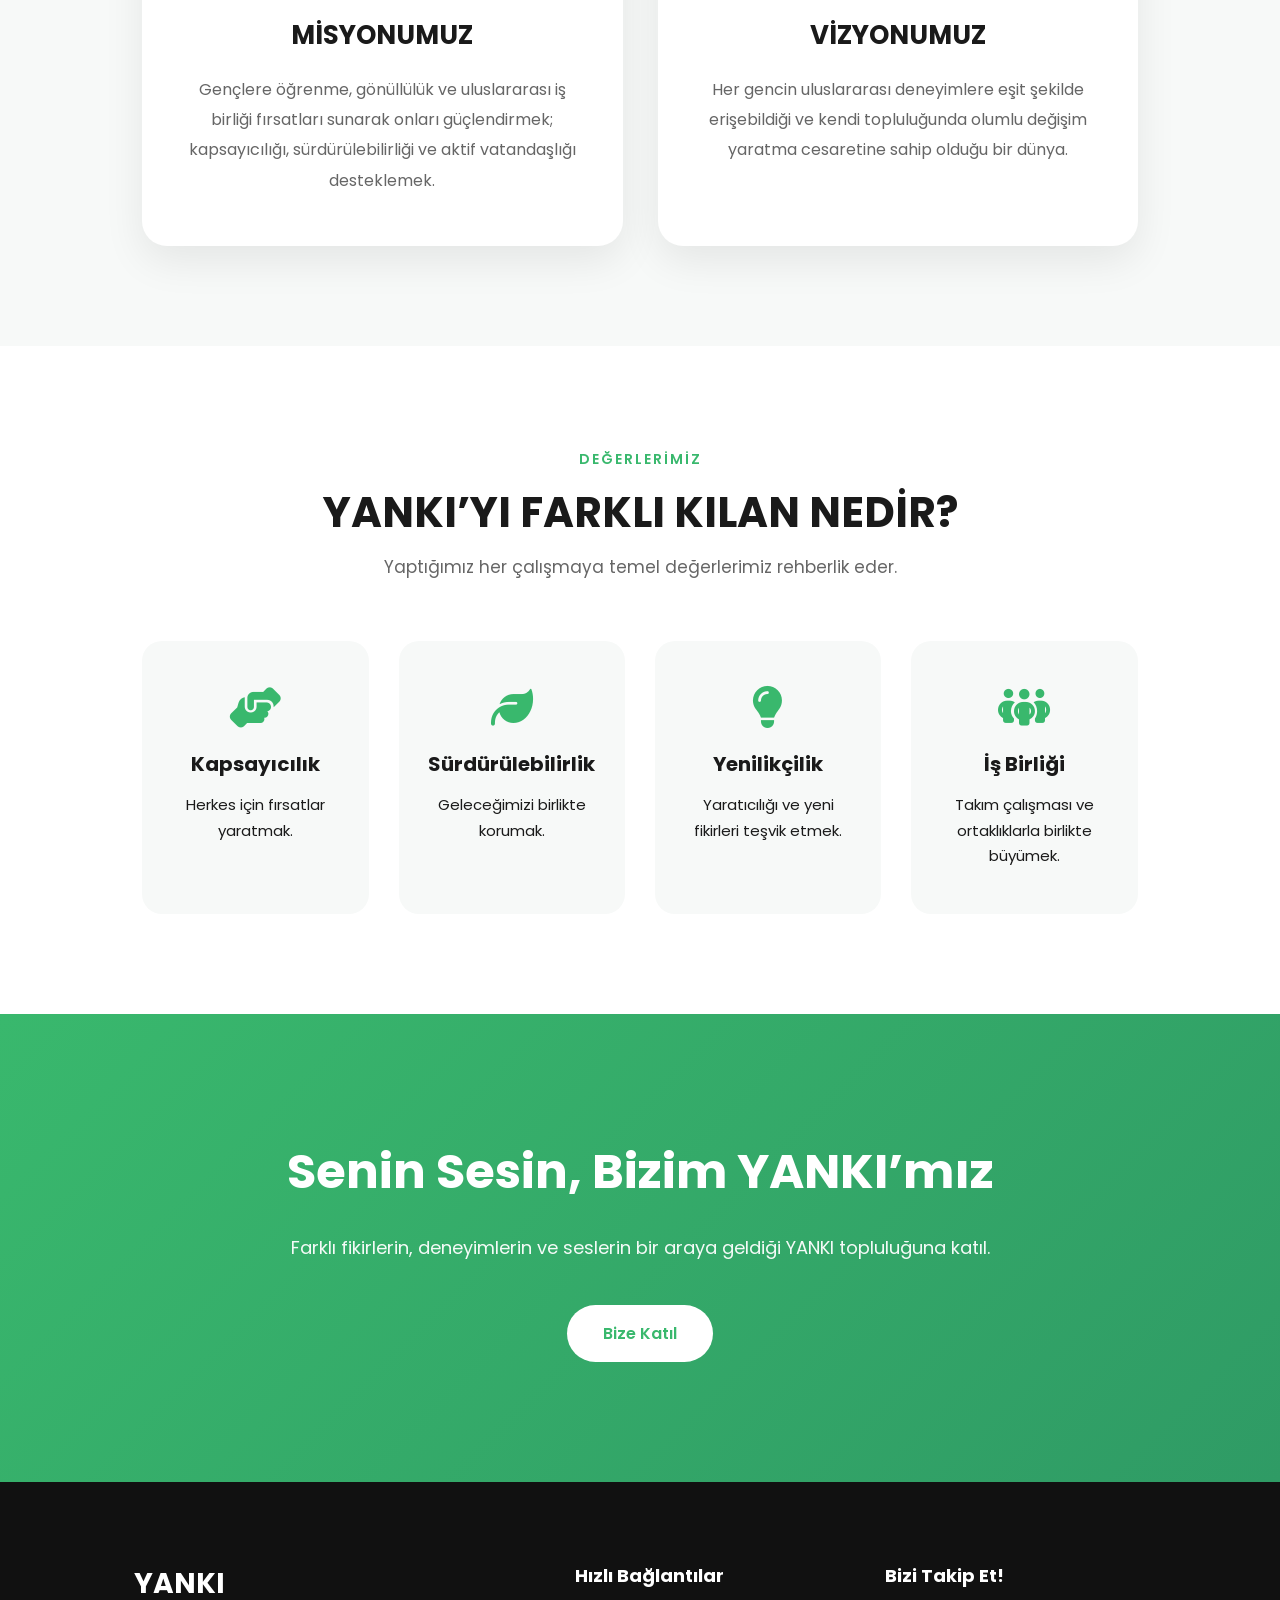
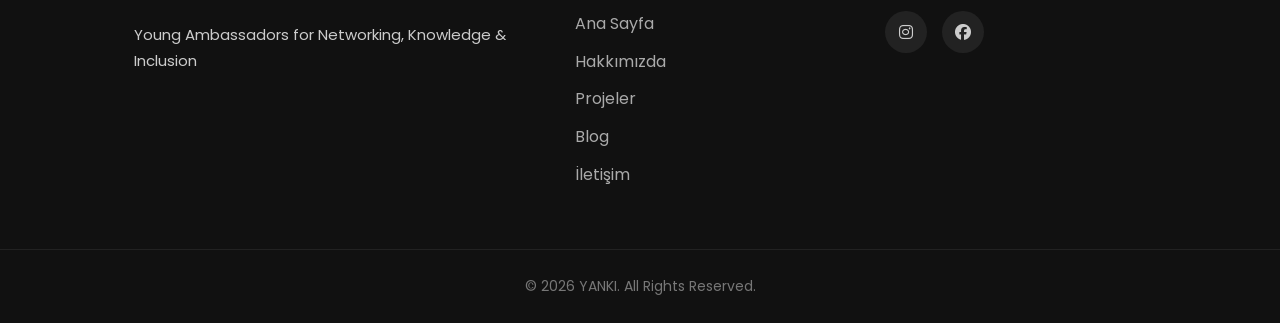
==== commit f1c909a8: "about sayfası mobil düzeltmeleri" ====
--- a/pages/about.html
+++ b/pages/about.html
@@ -21,22 +21,17 @@
     <!-- NAVBAR -->
     <header>
         <nav class="navbar">
-            <a href="index.html" class="logo">
-
-    <div class="logo-image">
-        <img src="../images/Hero.png" alt="YANKI Logo">
-    </div>
-
-    <div class="logo-text">
-
-        <span>
-           YANKI </BR> Young Ambassadors for<br>
-            Networking, Knowledge & Inclusion
-        </span>
-
-    </div>
-
-</a>
+            <a href="../index.html" class="logo">
+                <div class="logo-image">
+                    <img src="../images/Hero.png" alt="YANKI Logo">
+                </div>
+                <div class="logo-text">
+                    <span>
+                        YANKI<br>
+                        Young Ambassadors for<br>
+                        Networking, Knowledge & Inclusion
+                    </span>
+                </div>
             </a>
 
             <ul class="nav-links">
@@ -80,8 +75,8 @@
 
             <div class="founders">
                 <div class="founder">
-                    <img src="../images/ERDEM.jpeg" alt="Erdem ATALAY">
-                    <h3>Erdem ATALAY</h3>
+                    <img src="../images/ERDEM.jpeg" alt="Erdem CALAY">
+                    <h3>Erdem CALAY</h3>
                     <p>Project Manager & Coordinator</p>
                 </div>
 
--- a/css/responsive.css
+++ b/css/responsive.css
@@ -364,4 +364,98 @@
     .hero-right::before {
         border-radius: 30px;
     }
+}
+/* ===============================
+   ABOUT PAGE - EXTRA RESPONSIVE
+================================ */
+
+/* Founders (Ekip) - Tablet */
+@media (max-width: 992px) {
+    .founders {
+        display: grid;
+        grid-template-columns: repeat(2, 1fr);
+        gap: 40px 30px;
+        justify-items: center;
+    }
+
+    .founder img {
+        width: 140px;
+        height: 140px;
+    }
+
+    .founder h3 {
+        font-size: 16px;
+    }
+
+    .founder p {
+        font-size: 13px;
+    }
+}
+
+/* Founders (Ekip) - Mobile */
+@media (max-width: 768px) {
+    .founders {
+        grid-template-columns: 1fr 1fr;
+        gap: 35px 20px;
+    }
+
+    .founder img {
+        width: 120px;
+        height: 120px;
+    }
+
+    .about-hero h1 {
+        font-size: 32px;
+    }
+
+    .about-hero p {
+        font-size: 15px;
+        line-height: 1.7;
+    }
+
+    .about-join h2 {
+        font-size: 28px;
+    }
+
+    .about-join p {
+        font-size: 15px;
+    }
+
+    .mission-card {
+        padding: 35px 25px;
+    }
+
+    .mission-card h3 {
+        font-size: 22px;
+    }
+
+    .value-box {
+        padding: 35px 20px;
+    }
+}
+
+/* Founders - Küçük telefon */
+@media (max-width: 480px) {
+    .founders {
+        grid-template-columns: 1fr;
+        gap: 40px;
+    }
+
+    .founder img {
+        width: 130px;
+        height: 130px;
+    }
+
+    .about-hero {
+        padding: 120px 18px 70px;
+        min-height: 60vh;
+    }
+
+    .about-hero h1 {
+        font-size: 26px;
+    }
+
+    .about-hero p {
+        font-size: 14.5px;
+    }
 }
